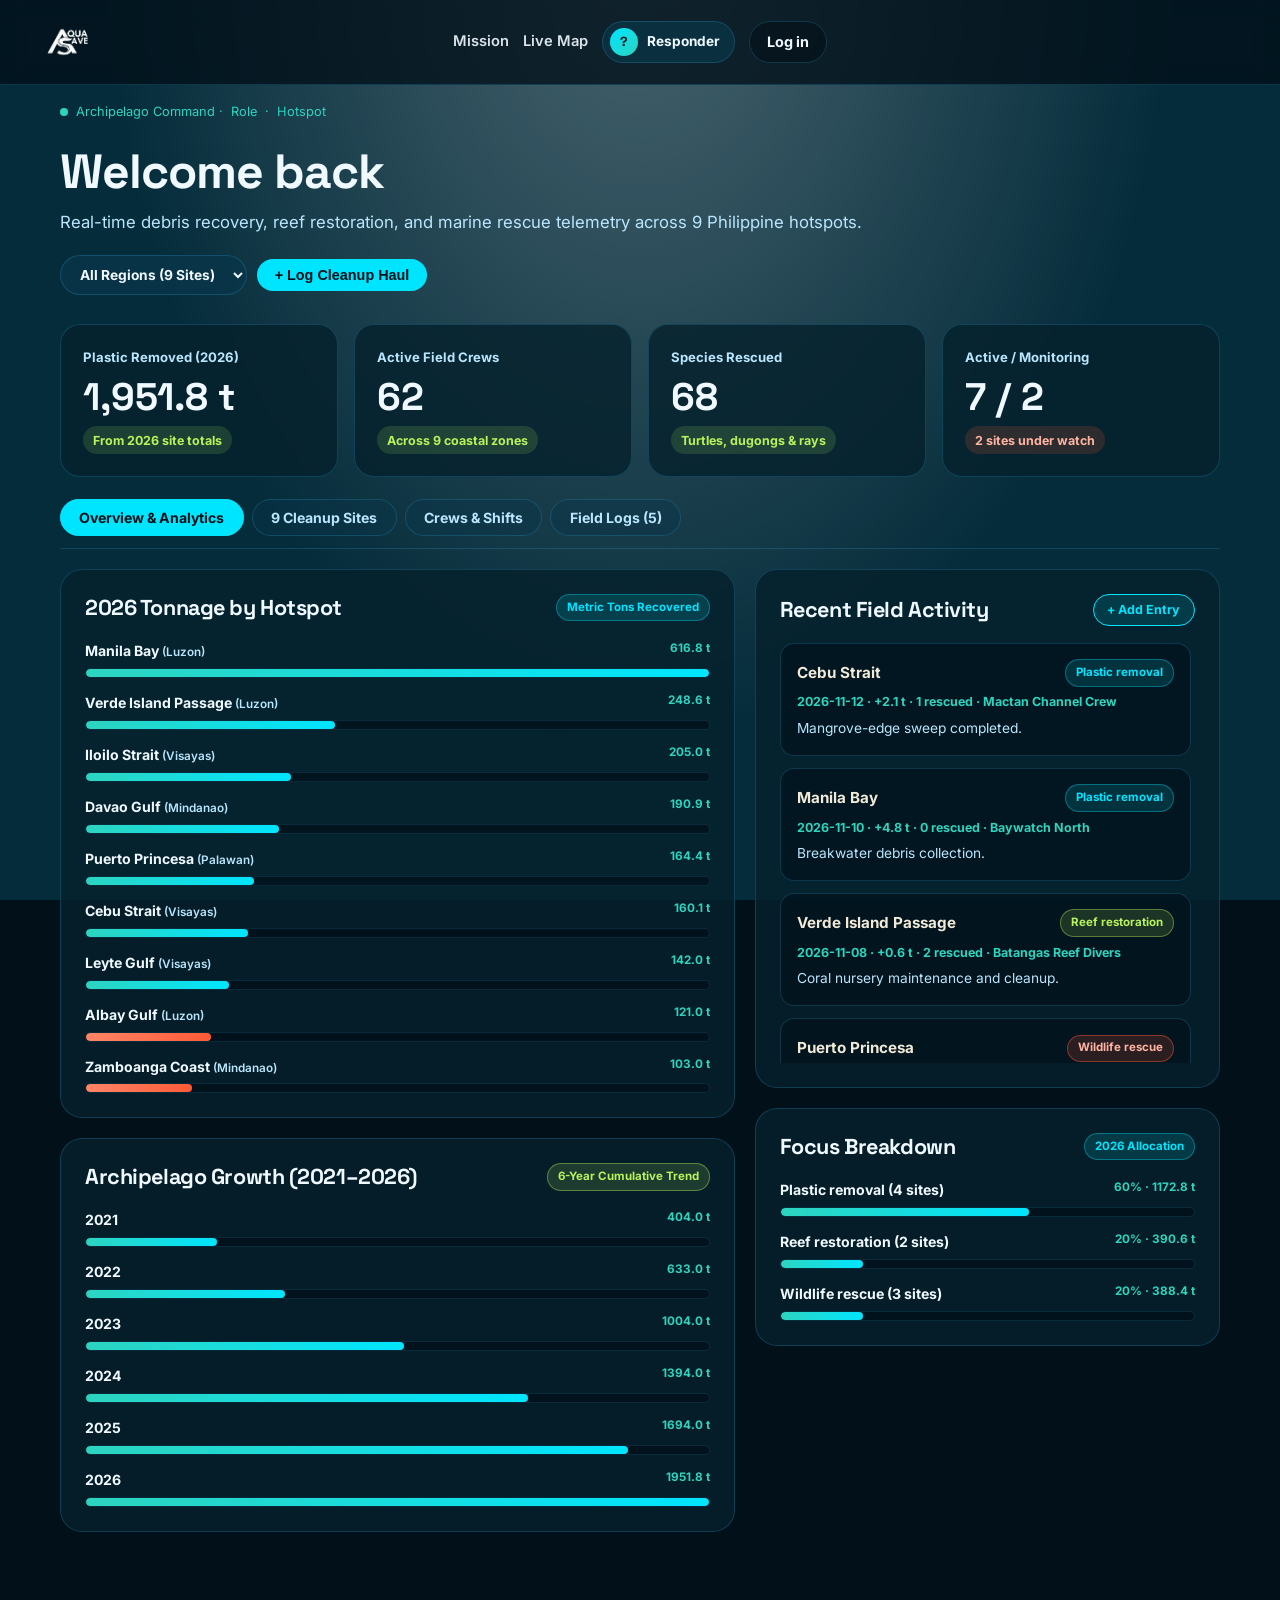
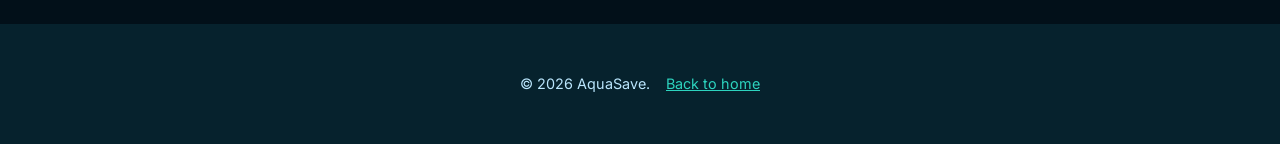
==== dashboard.html @ 3f6320c7 "finish" ====
<!DOCTYPE html>
<html lang="en">
<head>
<meta charset="utf-8">
<meta name="viewport" content="width=device-width, initial-scale=1, viewport-fit=cover">
<title>Operations Dashboard | AquaSave</title>
<link rel="stylesheet" href="https://fonts.googleapis.com/css2?family=Space+Grotesk:wght@700&family=Inter:wght@400;500;600;700&display=swap">
<link rel="stylesheet" href="css/style.css">
</head>
<body>
<div id="depth" aria-hidden="true"><i class="d1" style="opacity:.75"></i><i class="d2" style="opacity:.7"></i></div>
<div id="bubbles" aria-hidden="true"></div>

<div class="page-shell">
  <nav class="dash-nav">
    <a class="brand" href="index.html"><img src="images/graphics/logo/ASAVE.png" alt="AquaSave"></a>
    <span style="display:flex;gap:14px;align-items:center;flex-wrap:wrap;justify-content:flex-end">
      <a class="navl" href="index.html">Mission</a>
      <a class="navl" href="index.html#map">Live Map</a>
      <span class="user-chip" id="userChip"><span class="avatar" id="userAvatar">?</span><span id="userNameNav">Responder</span></span>
      <a class="btn ghost sm" href="login.html">Log in</a>
    </span>
  </nav>

  <main class="dash-wrap">
    <div class="dash-head">
      <div>
        <span class="live"><i></i> Archipelago Command · <span id="userRoleBadge">Role</span> · <span id="userSiteBadge">Hotspot</span></span>
        <h1 id="welcomeHeading">Welcome back</h1>
        <p style="margin:0;color:var(--mist)">Real-time debris recovery, reef restoration, and marine rescue telemetry across 9 Philippine hotspots.</p>
      </div>
      <div class="dash-actions">
        <select id="dashRegionFilter" aria-label="Filter dashboard by region" style="padding:.62rem .95rem;border-radius:999px;border:1px solid var(--line);background:rgba(10,54,73,.85);color:var(--ice);font:700 .86rem 'Inter',sans-serif">
          <option value="All">All Regions (9 Sites)</option>
          <option value="Luzon">Luzon (3 Sites)</option>
          <option value="Visayas">Visayas (3 Sites)</option>
          <option value="Palawan">Palawan (1 Site)</option>
          <option value="Mindanao">Mindanao (2 Sites)</option>
        </select>
        <button type="button" class="btn sm" id="openLogModalBtn" style="border:0;cursor:pointer">+ Log Cleanup Haul</button>
      </div>
    </div>

    <div class="kpi-grid">
      <div class="kpi">
        <div class="kpi-top"><span>Plastic Removed (2026)</span></div>
        <b id="kpiTons">0.0 t</b>
        <span class="delta" id="kpiTonsDelta">From 2026 site totals</span>
      </div>
      <div class="kpi">
        <div class="kpi-top"><span>Active Field Crews</span></div>
        <b id="kpiCrews">0</b>
        <span class="delta" id="kpiCrewsDelta">Across 0 coastal zones</span>
      </div>
      <div class="kpi">
        <div class="kpi-top"><span>Species Rescued</span></div>
        <b id="kpiSpecies">0</b>
        <span class="delta" id="kpiSpeciesDelta">Turtles, dugongs &amp; rays</span>
      </div>
      <div class="kpi">
        <div class="kpi-top"><span>Active / Monitoring</span></div>
        <b id="kpiStatus">0 / 0</b>
        <span class="delta warn" id="kpiStatusDelta">0 sites under watch</span>
      </div>
    </div>

    <div class="dash-tabs" role="tablist">
      <button type="button" class="dtab active" data-tab="overview">Overview &amp; Analytics</button>
      <button type="button" class="dtab" data-tab="sites">9 Cleanup Sites</button>
      <button type="button" class="dtab" data-tab="crews">Crews &amp; Shifts</button>
      <button type="button" class="dtab" data-tab="logs">Field Logs (<span id="logCountTab">0</span>)</button>
    </div>

    <div class="tab-pane active" id="pane-overview">
      <div class="dash-grid">
        <div>
          <div class="panel">
            <div class="panel-head">
              <h2>2026 Tonnage by Hotspot</h2>
              <span class="badge-pill">Metric Tons Recovered</span>
            </div>
            <div class="bar-list" id="siteBars"></div>
          </div>

          <div class="panel">
            <div class="panel-head">
              <h2>Archipelago Growth (2021–2026)</h2>
              <span class="badge-pill lime">6-Year Cumulative Trend</span>
            </div>
            <div class="bar-list" id="yearBars"></div>
          </div>
        </div>

        <div>
          <div class="panel">
            <div class="panel-head">
              <h2>Recent Field Activity</h2>
              <button type="button" class="tbtn" id="quickLogBtn">+ Add Entry</button>
            </div>
            <div class="log-feed" id="recentLogsFeed"></div>
          </div>

          <div class="panel">
            <div class="panel-head">
              <h2>Focus Breakdown</h2>
              <span class="badge-pill">2026 Allocation</span>
            </div>
            <div class="bar-list" id="focusBars"></div>
          </div>
        </div>
      </div>
    </div>

    <div class="tab-pane" id="pane-sites">
      <div class="panel">
        <div class="panel-head">
          <h2>Philippine Hotspot Directory</h2>
          <span class="badge-pill">Live Telemetry</span>
        </div>
        <div class="table-wrap">
          <table class="dtable-full">
            <thead>
              <tr>
                <th>Site</th>
                <th>Location</th>
                <th>Region</th>
                <th>Primary Focus</th>
                <th>2026 Tons</th>
                <th>Crews</th>
                <th>Rescues</th>
                <th>Status</th>
              </tr>
            </thead>
            <tbody id="sitesTableBody"></tbody>
          </table>
        </div>
      </div>
    </div>

    <div class="tab-pane" id="pane-crews">
      <div class="dash-grid">
        <div class="panel">
          <div class="panel-head">
            <h2>Active Regional Crews</h2>
            <span class="badge-pill lime" id="joinedCountBadge">0 Joined</span>
          </div>
          <div id="crewsList"></div>
        </div>
        <div class="panel">
          <div class="panel-head">
            <h2>Your Responder Profile</h2>
            <span class="badge-pill" id="profileRolePill">Not set</span>
          </div>
          <form id="profileForm" style="display:grid;gap:10px;font-size:.92rem">
            <div class="fgroup" style="margin:0">
              <label for="profName">Name</label>
              <input id="profName" type="text" placeholder="Your name">
            </div>
            <div class="fgroup" style="margin:0">
              <label for="profEmail">Email</label>
              <input id="profEmail" type="email" placeholder="you@example.com">
            </div>
            <div class="fgroup" style="margin:0">
              <label for="profRole">Role</label>
              <select id="profRole">
                <option value="">Select role</option>
                <option value="Volunteer">Volunteer</option>
                <option value="Crew Lead">Crew Lead</option>
                <option value="Marine Responder">Marine Responder</option>
              </select>
            </div>
            <div class="fgroup" style="margin:0">
              <label for="profRegion">Region</label>
              <select id="profRegion">
                <option value="">Select region</option>
                <option value="Luzon">Luzon</option>
                <option value="Visayas">Visayas</option>
                <option value="Palawan">Palawan</option>
                <option value="Mindanao">Mindanao</option>
              </select>
            </div>
            <div class="fgroup" style="margin:0">
              <label for="profSite">Hotspot</label>
              <select id="profSite">
                <option value="">Select hotspot</option>
                <option value="Manila Bay">Manila Bay</option>
                <option value="Verde Island Passage">Verde Island Passage</option>
                <option value="Albay Gulf">Albay Gulf</option>
                <option value="Puerto Princesa">Puerto Princesa</option>
                <option value="Iloilo Strait">Iloilo Strait</option>
                <option value="Cebu Strait">Cebu Strait</option>
                <option value="Leyte Gulf">Leyte Gulf</option>
                <option value="Zamboanga Coast">Zamboanga Coast</option>
                <option value="Davao Gulf">Davao Gulf</option>
              </select>
            </div>
            <button type="submit" class="btn sm" style="border:0;cursor:pointer;justify-self:start">Save Profile</button>
          </form>
        </div>
      </div>
    </div>

    <div class="tab-pane" id="pane-logs">
      <div class="panel">
        <div class="panel-head">
          <h2>Cleanup &amp; Rescue Ledger</h2>
          <span style="display:flex;gap:8px;flex-wrap:wrap">
            <button type="button" class="btn sm" id="tabAddLogBtn" style="border:0;cursor:pointer">+ New Field Log</button>
            <button type="button" class="btn ghost sm" id="clearLogsBtn" style="cursor:pointer">Clear Logs</button>
          </span>
        </div>
        <div class="table-wrap">
          <table class="dtable-full">
            <thead>
              <tr>
                <th>ID</th>
                <th>Date</th>
                <th>Site</th>
                <th>Activity</th>
                <th>Plastic (t)</th>
                <th>Rescues</th>
                <th>Crew / Lead</th>
                <th>Notes</th>
                <th>Action</th>
              </tr>
            </thead>
            <tbody id="logsTableBody"></tbody>
          </table>
        </div>
      </div>
    </div>
  </main>

  <footer>&copy; 2026 AquaSave. <a href="index.html" style="color:var(--foam);margin-left:12px">Back to home</a></footer>
</div>

<div id="modal" role="dialog" aria-modal="true" aria-labelledby="logModalTitle">
  <div class="mdlg" style="max-width:540px;padding:1.6rem">
    <button class="mclose" id="closeLogModal" type="button" aria-label="Close">×</button>
    <span class="eyebrow" style="margin-bottom:.3rem">Field Report</span>
    <h3 id="logModalTitle" style="font-size:1.6rem;margin-bottom:.3rem">Log Cleanup or Rescue Haul</h3>
    <p style="font-size:.88rem;color:var(--mist);margin-bottom:1.2rem">Submitted entries update regional KPIs and the ledger immediately.</p>

    <form id="newLogForm">
      <div class="frow">
        <div class="fgroup">
          <label for="logSite">Cleanup Hotspot</label>
          <select id="logSite">
            <option value="Manila Bay|Luzon">Manila Bay (Luzon)</option>
            <option value="Verde Island Passage|Luzon">Verde Island Passage (Luzon)</option>
            <option value="Albay Gulf|Luzon">Albay Gulf (Luzon)</option>
            <option value="Puerto Princesa|Palawan">Puerto Princesa (Palawan)</option>
            <option value="Iloilo Strait|Visayas">Iloilo Strait (Visayas)</option>
            <option value="Cebu Strait|Visayas">Cebu Strait (Visayas)</option>
            <option value="Leyte Gulf|Visayas">Leyte Gulf (Visayas)</option>
            <option value="Zamboanga Coast|Mindanao">Zamboanga Coast (Mindanao)</option>
            <option value="Davao Gulf|Mindanao">Davao Gulf (Mindanao)</option>
          </select>
        </div>
        <div class="fgroup">
          <label for="logType">Operation Focus</label>
          <select id="logType">
            <option value="Plastic removal">Plastic removal</option>
            <option value="Reef restoration">Reef restoration</option>
            <option value="Wildlife rescue">Wildlife rescue</option>
          </select>
        </div>
      </div>

      <div class="frow">
        <div class="fgroup">
          <label for="logTons">Plastic Removed (metric tons)</label>
          <input id="logTons" type="number" step="0.1" min="0" value="0" required>
        </div>
        <div class="fgroup">
          <label for="logSpecies">Marine Animals Aided</label>
          <input id="logSpecies" type="number" step="1" min="0" value="0" required>
        </div>
      </div>

      <div class="fgroup">
        <label for="logCrew">Crew Name</label>
        <input id="logCrew" type="text" placeholder="Crew name" required>
      </div>

      <div class="fgroup">
        <label for="logNotes">Field Notes</label>
        <textarea id="logNotes" rows="2" placeholder="Describe debris type, tide conditions, or species rescued..." required></textarea>
      </div>

      <button type="submit" class="btn full">Publish to Ledger</button>
    </form>
  </div>
</div>

<script>
(function(){
  var SITES = [
    {n:'Manila Bay',loc:'Metro Manila, Luzon',g:'Luzon',f:'Plastic removal',s:'Active',t:[120,190,330,455,540,612],c:18,sp:9},
    {n:'Verde Island Passage',loc:'Batangas, Luzon',g:'Luzon',f:'Reef restoration',s:'Active',t:[60,90,130,180,215,248],c:8,sp:4},
    {n:'Albay Gulf',loc:'Albay, Luzon',g:'Luzon',f:'Wildlife rescue',s:'Monitoring',t:[25,40,62,85,105,121],c:4,sp:12},
    {n:'Puerto Princesa',loc:'Palawan',g:'Palawan',f:'Wildlife rescue',s:'Active',t:[35,55,85,115,142,164],c:5,sp:14},
    {n:'Iloilo Strait',loc:'Iloilo, Panay',g:'Visayas',f:'Plastic removal',s:'Active',t:[40,62,95,140,175,205],c:8,sp:3},
    {n:'Cebu Strait',loc:'Cebu, Visayas',g:'Visayas',f:'Plastic removal',s:'Active',t:[30,48,80,112,140,158],c:6,sp:5},
    {n:'Leyte Gulf',loc:'Leyte, Visayas',g:'Visayas',f:'Reef restoration',s:'Active',t:[30,48,72,100,122,142],c:3,sp:3},
    {n:'Zamboanga Coast',loc:'Zamboanga, Mindanao',g:'Mindanao',f:'Wildlife rescue',s:'Monitoring',t:[22,35,52,72,90,103],c:3,sp:8},
    {n:'Davao Gulf',loc:'Davao, Mindanao',g:'Mindanao',f:'Plastic removal',s:'Active',t:[42,65,98,135,165,189],c:7,sp:4}
  ];

  var CREWS = [
    {name:'Baywatch North', site:'Manila Bay', region:'Luzon', members:44, nextShift:'Sat, 06:30 AM · Breakwater Sector 4'},
    {name:'Batangas Reef Divers', site:'Verde Island Passage', region:'Luzon', members:26, nextShift:'Sun, 07:00 AM · Maricaban Coral Nursery'},
    {name:'Mayon Coast Patrol', site:'Albay Gulf', region:'Luzon', members:19, nextShift:'Wed, 06:00 AM · Whale Shark Corridor'},
    {name:'Honda Bay Responders', site:'Puerto Princesa', region:'Palawan', members:31, nextShift:'Sat, 07:00 AM · Turtle Nesting Cove'},
    {name:'Mactan Channel Crew', site:'Cebu Strait', region:'Visayas', members:38, nextShift:'Sat, 06:00 AM · Cordova Mangrove Edge'},
    {name:'Guimaras Strait Team', site:'Iloilo Strait', region:'Visayas', members:29, nextShift:'Sun, 06:30 AM · Ortiz Wharf Shoreline'},
    {name:'San Pedro Reef Unit', site:'Leyte Gulf', region:'Visayas', members:17, nextShift:'Thu, 07:30 AM · Tacloban Seagrass Bed'},
    {name:'Samal Current Team', site:'Davao Gulf', region:'Mindanao', members:34, nextShift:'Sat, 06:15 AM · Davao River Mouth'},
    {name:'Santa Cruz Watch', site:'Zamboanga Coast', region:'Mindanao', members:16, nextShift:'Sun, 06:30 AM · Pink Sand Lagoon'}
  ];

  var DEFAULT_PROFILE = {name:'', email:'', role:'', region:'', site:''};
  var DEFAULT_LOGS = [
    {id:'LOG-101',date:'2026-11-12',site:'Cebu Strait',region:'Visayas',type:'Plastic removal',tons:2.1,species:1,crew:'Mactan Channel Crew',author:'Field Team',notes:'Mangrove-edge sweep completed.'},
    {id:'LOG-102',date:'2026-11-10',site:'Manila Bay',region:'Luzon',type:'Plastic removal',tons:4.8,species:0,crew:'Baywatch North',author:'Field Team',notes:'Breakwater debris collection.'},
    {id:'LOG-103',date:'2026-11-08',site:'Verde Island Passage',region:'Luzon',type:'Reef restoration',tons:0.6,species:2,crew:'Batangas Reef Divers',author:'Field Team',notes:'Coral nursery maintenance and cleanup.'},
    {id:'LOG-104',date:'2026-11-05',site:'Puerto Princesa',region:'Palawan',type:'Wildlife rescue',tons:0.4,species:3,crew:'Honda Bay Responders',author:'Field Team',notes:'Assisted turtles near nesting cove.'},
    {id:'LOG-105',date:'2026-11-02',site:'Davao Gulf',region:'Mindanao',type:'Plastic removal',tons:1.9,species:0,crew:'Samal Current Team',author:'Field Team',notes:'River mouth shoreline sweep.'}
  ];

  function load(key, fallback){
    try { var v = localStorage.getItem(key); return v ? JSON.parse(v) : fallback; } catch(e){ return fallback; }
  }
  function save(key, val){ localStorage.setItem(key, JSON.stringify(val)); }

  function getProfile(){ return Object.assign({}, DEFAULT_PROFILE, load('aquasave_profile', DEFAULT_PROFILE)); }
  function setProfile(p){ save('aquasave_profile', Object.assign({}, DEFAULT_PROFILE, p)); }
  function getLogs(){
    var v = localStorage.getItem('aquasave_logs');
    if (!v) { save('aquasave_logs', DEFAULT_LOGS); return DEFAULT_LOGS.slice(); }
    try { return JSON.parse(v); } catch(e){ return []; }
  }
  function setLogs(logs){ save('aquasave_logs', logs); }
  function getJoined(){ return load('aquasave_joined_crews', []); }
  function setJoined(list){ save('aquasave_joined_crews', list); }

  function esc(s){ return String(s==null?'':s).replace(/&/g,'&amp;').replace(/</g,'&lt;').replace(/>/g,'&gt;').replace(/"/g,'&quot;'); }

  function applyProfile(){
    var p = getProfile();
    var name = (p.name||'').trim();
    var initial = name ? name.charAt(0).toUpperCase() : '?';
    document.getElementById('userAvatar').textContent = initial;
    document.getElementById('userNameNav').textContent = name || 'Responder';
    document.getElementById('userRoleBadge').textContent = p.role || 'Role';
    document.getElementById('userSiteBadge').textContent = p.site || 'Hotspot';
    document.getElementById('welcomeHeading').textContent = 'Welcome back';
    document.getElementById('profileRolePill').textContent = p.role || 'Not set';
    document.getElementById('profName').value = p.name || '';
    document.getElementById('profEmail').value = p.email || '';
    document.getElementById('profRole').value = p.role || '';
    document.getElementById('profRegion').value = p.region || '';
    document.getElementById('profSite').value = p.site || '';
  }

  document.getElementById('profileForm').addEventListener('submit', function(e){
    e.preventDefault();
    setProfile({
      name: document.getElementById('profName').value.trim(),
      email: document.getElementById('profEmail').value.trim(),
      role: document.getElementById('profRole').value,
      region: document.getElementById('profRegion').value,
      site: document.getElementById('profSite').value
    });
    applyProfile();
  });

  document.querySelectorAll('.dtab').forEach(function(tab){
    tab.addEventListener('click', function(){
      document.querySelectorAll('.dtab').forEach(function(t){ t.classList.remove('active'); });
      document.querySelectorAll('.tab-pane').forEach(function(p){ p.classList.remove('active'); });
      tab.classList.add('active');
      document.getElementById('pane-' + tab.dataset.tab).classList.add('active');
    });
  });

  var modal = document.getElementById('modal');
  function openModal(){ modal.classList.add('open'); }
  function closeModal(){ modal.classList.remove('open'); }
  document.getElementById('openLogModalBtn').addEventListener('click', openModal);
  document.getElementById('quickLogBtn').addEventListener('click', openModal);
  document.getElementById('tabAddLogBtn').addEventListener('click', openModal);
  document.getElementById('closeLogModal').addEventListener('click', closeModal);
  modal.addEventListener('click', function(e){ if (e.target === modal) closeModal(); });

  var regionFilter = document.getElementById('dashRegionFilter');

  function renderDashboard(){
    var reg = regionFilter.value;
    var logs = getLogs();
    var filteredSites = SITES.filter(function(s){ return reg === 'All' || s.g === reg; });
    var filteredLogs = logs.filter(function(l){ return reg === 'All' || l.region === reg; });

    var extraTonsBySite = {}, extraSpBySite = {};
    logs.forEach(function(l){
      extraTonsBySite[l.site] = (extraTonsBySite[l.site] || 0) + parseFloat(l.tons || 0);
      extraSpBySite[l.site] = (extraSpBySite[l.site] || 0) + parseInt(l.species || 0, 10);
    });

    var totalTons = 0, totalCrews = 0, totalSpecies = 0, activeCount = 0, monCount = 0;
    filteredSites.forEach(function(s){
      totalTons += s.t[5] + (extraTonsBySite[s.n] || 0);
      totalCrews += s.c;
      totalSpecies += s.sp + (extraSpBySite[s.n] || 0);
      if (s.s === 'Active') activeCount++; else monCount++;
    });

    document.getElementById('kpiTons').textContent = totalTons.toLocaleString(undefined, {minimumFractionDigits:1, maximumFractionDigits:1}) + ' t';
    document.getElementById('kpiCrews').textContent = totalCrews;
    document.getElementById('kpiCrewsDelta').textContent = 'Across ' + filteredSites.length + (filteredSites.length === 1 ? ' coastal zone' : ' coastal zones');
    document.getElementById('kpiSpecies').textContent = totalSpecies;
    document.getElementById('kpiStatus').textContent = activeCount + ' / ' + monCount;
    document.getElementById('kpiStatusDelta').textContent = monCount + (monCount === 1 ? ' site under watch' : ' sites under watch');
    document.getElementById('logCountTab').textContent = filteredLogs.length;

    var maxSiteT = Math.max.apply(null, filteredSites.map(function(s){ return s.t[5] + (extraTonsBySite[s.n] || 0); }).concat([1]));
    document.getElementById('siteBars').innerHTML = filteredSites.slice().sort(function(a,b){
      return (b.t[5] + (extraTonsBySite[b.n]||0)) - (a.t[5] + (extraTonsBySite[a.n]||0));
    }).map(function(s){
      var val = s.t[5] + (extraTonsBySite[s.n] || 0);
      var pct = Math.round((val / maxSiteT) * 100);
      return '<div><div class="brow-top"><span>' + esc(s.n) + ' <small style="color:var(--mist);font-weight:600">(' + esc(s.g) + ')</small></span><small>' + val.toFixed(1) + ' t</small></div><div class="btrack"><div class="bfill' + (s.s !== 'Active' ? ' ember' : '') + '" style="width:' + pct + '%"></div></div></div>';
    }).join('');

    var years = [2021, 2022, 2023, 2024, 2025, 2026];
    var yrTotals = years.map(function(_, idx){
      var sum = filteredSites.reduce(function(acc, s){ return acc + s.t[idx]; }, 0);
      if (idx === 5) sum += filteredSites.reduce(function(acc, s){ return acc + (extraTonsBySite[s.n] || 0); }, 0);
      return sum;
    });
    var maxYr = Math.max.apply(null, yrTotals.concat([1]));
    document.getElementById('yearBars').innerHTML = years.map(function(yr, idx){
      var val = yrTotals[idx];
      var pct = Math.round((val / maxYr) * 100);
      return '<div><div class="brow-top"><span>' + yr + '</span><small>' + val.toFixed(1) + ' t</small></div><div class="btrack"><div class="bfill" style="width:' + pct + '%"></div></div></div>';
    }).join('');

    var focuses = ['Plastic removal', 'Reef restoration', 'Wildlife rescue'];
    document.getElementById('focusBars').innerHTML = focuses.map(function(f){
      var fSites = filteredSites.filter(function(s){ return s.f === f; });
      var fTons = fSites.reduce(function(acc, s){ return acc + s.t[5] + (extraTonsBySite[s.n] || 0); }, 0);
      var pct = totalTons > 0 ? Math.round((fTons / totalTons) * 100) : 0;
      return '<div><div class="brow-top"><span>' + f + ' (' + fSites.length + ' sites)</span><small>' + pct + '% · ' + fTons.toFixed(1) + ' t</small></div><div class="btrack"><div class="bfill" style="width:' + pct + '%"></div></div></div>';
    }).join('');

    document.getElementById('recentLogsFeed').innerHTML = filteredLogs.slice(0, 6).map(function(l){
      var cls = l.type === 'Wildlife rescue' ? 'ember' : (l.type === 'Reef restoration' ? 'lime' : '');
      return '<div class="log-item"><div class="log-item-head"><b>' + esc(l.site) + '</b><span class="badge-pill ' + cls + '">' + esc(l.type) + '</span></div><div style="font-size:.78rem;color:var(--foam);font-weight:700">' + esc(l.date) + ' · +' + parseFloat(l.tons).toFixed(1) + ' t · ' + parseInt(l.species||0,10) + ' rescued · ' + esc(l.crew) + '</div><p>' + esc(l.notes) + '</p></div>';
    }).join('') || '<p style="color:var(--mist)">No logs recorded for this region yet.</p>';

    document.getElementById('sitesTableBody').innerHTML = filteredSites.map(function(s){
      var tVal = s.t[5] + (extraTonsBySite[s.n] || 0);
      var spVal = s.sp + (extraSpBySite[s.n] || 0);
      return '<tr><td><strong>' + esc(s.n) + '</strong></td><td>' + esc(s.loc) + '</td><td>' + esc(s.g) + '</td><td>' + esc(s.f) + '</td><td><strong>' + tVal.toFixed(1) + ' t</strong></td><td>' + s.c + '</td><td>' + spVal + '</td><td><span class="st' + (s.s === 'Active' ? ' act' : '') + '">' + esc(s.s) + '</span></td></tr>';
    }).join('');

    var joined = getJoined();
    document.getElementById('joinedCountBadge').textContent = joined.length + ' Joined';
    var filteredCrews = CREWS.filter(function(c){ return reg === 'All' || c.region === reg; });
    document.getElementById('crewsList').innerHTML = filteredCrews.map(function(c){
      var isJoined = joined.indexOf(c.name) >= 0;
      return '<div class="crew-card"><div><h4>' + esc(c.name) + ' <span style="font-size:.78rem;color:var(--foam);font-family:Inter,sans-serif">· ' + c.members + ' members</span></h4><small>' + esc(c.site) + ' (' + esc(c.region) + ') · Next: ' + esc(c.nextShift) + '</small></div><button type="button" class="tbtn' + (isJoined ? ' joined' : '') + '" data-crew="' + esc(c.name) + '">' + (isJoined ? '✓ Joined' : '+ Join Crew') + '</button></div>';
    }).join('');

    document.querySelectorAll('[data-crew]').forEach(function(btn){
      btn.addEventListener('click', function(){
        var list = getJoined();
        var i = list.indexOf(btn.dataset.crew);
        if (i >= 0) list.splice(i,1); else list.push(btn.dataset.crew);
        setJoined(list);
        renderDashboard();
      });
    });

    document.getElementById('logsTableBody').innerHTML = filteredLogs.map(function(l){
      return '<tr><td><strong>' + esc(l.id) + '</strong></td><td>' + esc(l.date) + '</td><td>' + esc(l.site) + '</td><td>' + esc(l.type) + '</td><td><strong>' + parseFloat(l.tons).toFixed(1) + ' t</strong></td><td>' + parseInt(l.species||0,10) + '</td><td>' + esc(l.crew) + ' <small style="color:var(--mist)">(' + esc(l.author||'') + ')</small></td><td>' + esc(l.notes) + '</td><td><button type="button" class="tbtn" data-del-log="' + esc(l.id) + '">Delete</button></td></tr>';
    }).join('') || '<tr><td colspan="9" style="color:var(--mist)">No logs yet.</td></tr>';

    document.querySelectorAll('[data-del-log]').forEach(function(btn){
      btn.addEventListener('click', function(){
        var id = btn.dataset.delLog;
        setLogs(getLogs().filter(function(l){ return l.id !== id; }));
        renderDashboard();
      });
    });
  }

  regionFilter.addEventListener('change', renderDashboard);

  document.getElementById('clearLogsBtn').addEventListener('click', function(){
    if (confirm('Clear all field logs?')) { setLogs([]); renderDashboard(); }
  });

  document.getElementById('newLogForm').addEventListener('submit', function(e){
    e.preventDefault();
    var siteParts = document.getElementById('logSite').value.split('|');
    var p = getProfile();
    var entry = {
      id: 'LOG-' + Date.now().toString().slice(-6),
      date: new Date().toISOString().slice(0, 10),
      site: siteParts[0],
      region: siteParts[1],
      type: document.getElementById('logType').value,
      tons: parseFloat(document.getElementById('logTons').value) || 0,
      species: parseInt(document.getElementById('logSpecies').value, 10) || 0,
      crew: document.getElementById('logCrew').value.trim() || 'Coastal Volunteers',
      author: p.name || 'Responder',
      notes: document.getElementById('logNotes').value.trim()
    };
    var logs = getLogs();
    logs.unshift(entry);
    setLogs(logs);
    closeModal();
    document.getElementById('newLogForm').reset();
    renderDashboard();
  });

  applyProfile();
  renderDashboard();
})();
</script>
</body>
</html>
---- css/style.css ----
:root{--ember:#ff5a36;--cream:#f1ead8;--lime:#b8f35c;--abyss:#021019;--deep:#041E2B;--mid:#0A3649;--glow:#00E5FF;--sky:#0EA5E9;--foam:#2DD4BF;--ice:#F0F9FF;--mist:#BAE6FD;--line:rgba(56,189,248,.2);box-sizing:border-box;padding-top:env(safe-area-inset-top,0px);padding-bottom:env(safe-area-inset-bottom,0px)}
html{scroll-padding-top:env(safe-area-inset-top,0px)}
*,*::before,*::after{box-sizing:border-box}
html.lenis,html.lenis body{height:auto}.lenis.lenis-smooth{scroll-behavior:auto!important}
body{margin:0;background:var(--abyss);color:var(--mist);font:400 1.05rem/1.7 "Inter",system-ui,-apple-system,"Segoe UI",sans-serif;overflow-x:hidden}
h1,h2,h3{color:var(--ice);font-family:"Space Grotesk","Inter",system-ui,sans-serif;line-height:1.1;margin:0 0 .5em;letter-spacing:-.02em}
h1{font-size:clamp(2.6rem,7vw,5.6rem)}h2{font-size:clamp(2rem,4.5vw,3.4rem)}h3{font-size:1.3rem;letter-spacing:0}
p{margin:0 0 1em}
#depth{position:fixed;inset:0;z-index:-2;background:#0b8fa8}
#depth i{position:absolute;inset:0;opacity:0;will-change:opacity}#depth .d1{background:#0A3649}#depth .d2{background:#041E2B}#depth .d3{background:#021019}
#depth::after{content:"";position:absolute;inset:0;background:radial-gradient(ellipse at 50% -10%,rgba(255,255,255,.28),transparent 60%)}
#bubbles{position:fixed;inset:0;z-index:-1;pointer-events:none;overflow:hidden}
.bubble{position:absolute;border-radius:50%;border:1px solid rgba(240,249,255,.45);background:radial-gradient(circle at 30% 30%,rgba(240,249,255,.35),rgba(240,249,255,.04))}
/* preloader */
#preloader{position:fixed;inset:0;z-index:9999;background:radial-gradient(ellipse at 50% -10%,rgba(255,255,255,.28),transparent 60%),#0b8fa8;display:grid;place-items:center;overflow:hidden}
#fill{position:absolute;left:0;right:0;bottom:0;height:100%;background:rgba(240,249,255,.22);transform:translateY(100%)}
#fill .pw{position:absolute;left:0;width:200%;height:60px;fill:rgba(240,249,255,.2);animation:bob 1.6s ease-in-out infinite alternate}
#fill .pw1{top:-54px}#fill .pw2{top:-46px;animation-duration:2.1s}#fill .pw3{top:-38px;animation-duration:2.7s}
@keyframes bob{to{translate:0 9px}}
.pl-inner{position:relative;text-align:center;mix-blend-mode:normal}
.pl-inner img{width:480px;height:auto;margin-bottom:12px}
#count{font:700 clamp(4rem,14vw,9rem)/1 "Space Grotesk",system-ui,sans-serif;color:var(--ice);text-shadow:0 2px 30px rgba(2,16,25,.5)}
.pl-inner small{display:block;letter-spacing:.3em;text-transform:uppercase;color:var(--ice);font-size:.75rem}
/* nav */
nav{position:fixed;top:env(safe-area-inset-top,0px);left:0;right:0;z-index:50;display:flex;justify-content:space-between;align-items:center;padding:14px clamp(16px,4vw,48px)}
nav .brand{display:flex;align-items:center;gap:10px;color:var(--ice);font-weight:700;text-decoration:none;font-family:"Space Grotesk",system-ui,sans-serif}
nav .brand img{height:60px;width:auto}.navl{color:var(--ice);text-decoration:none;font-weight:600;font-size:.92rem;opacity:.9}.navl:hover{color:var(--glow)}.btn.sm{padding:.55em 1.2em;font-size:.9rem}@media(max-width:760px){.dash-nav .nav-center .navl{display:none}}
.btn{display:inline-block;padding:.9em 1.7em;border-radius:999px;background:var(--glow);color:var(--abyss);font-weight:700;text-decoration:none;box-shadow:0 0 0 0 rgba(0,229,255,.5);transition:transform .25s,box-shadow .25s}
.btn:hover{transform:translateY(-2px);box-shadow:0 8px 30px rgba(0,229,255,.45)}
.btn.ghost{background:rgba(2,16,25,.55);color:var(--ice);border:1px solid var(--line)}
/* sections */
section{position:relative;min-height:100vh;padding:clamp(88px,12vh,140px) clamp(20px,6vw,96px);display:flex;flex-direction:column;justify-content:center;overflow:hidden}
.wrap{position:relative;z-index:2;max-width:1100px;width:100%;margin:0 auto}
.eyebrow{color:var(--foam);text-transform:uppercase;letter-spacing:.25em;font-size:.78rem;font-weight:700;margin-bottom:1rem;display:block}
#hero p.lead{font-size:clamp(1.05rem,2vw,1.35rem);max-width:34ch;color:var(--ice)}
#hero .cta{display:flex;gap:12px;flex-wrap:wrap;margin-top:2rem}
#hero h1 .l{display:block}
.creature{position:absolute;z-index:1;height:auto;pointer-events:none;will-change:transform}
.creature.r{right:0;width:min(52vw,870px)}
.creature.l{left:0;width:min(46vw,560px);transform:scaleX(-1)}
.wave{position:absolute;left:0;bottom:-1px;width:200%;height:90px;z-index:1;fill:rgba(240,249,255,.12)}
.wave.b{height:70px;fill:rgba(10,54,73,.45)}
.glass{background:rgba(10,54,73,.78);border:1px solid var(--line);border-radius:22px;padding:2rem}
.grid{display:grid;grid-template-columns:repeat(auto-fit,minmax(250px,1fr));gap:20px;margin-top:2.5rem}
.card .ico{width:48px;height:48px;border-radius:14px;display:grid;place-items:center;background:rgba(0,229,255,.12);color:var(--glow);font-size:1.4rem;margin-bottom:1rem}
.stat b{display:block;font:700 clamp(2.6rem,6vw,4.2rem)/1 "Space Grotesk",system-ui,sans-serif;color:var(--glow)}
.stat span{color:var(--ice);font-weight:600}
.live{display:inline-flex;align-items:center;gap:8px;font-size:.8rem;color:var(--foam);margin-bottom:1rem}
.live i{width:8px;height:8px;border-radius:50%;background:var(--foam);box-shadow:0 0 0 0 var(--foam);animation:ping 1.8s infinite}
@keyframes ping{70%{box-shadow:0 0 0 10px rgba(45,212,191,0)}100%{box-shadow:0 0 0 0 rgba(45,212,191,0)}}
.split{display:grid;grid-template-columns:1fr 1fr;gap:3rem;align-items:center}
.map{justify-self:center;width:min(100%,300px);filter:drop-shadow(0 0 24px rgba(0,229,255,.25))}
@media(max-width:760px){.split{grid-template-columns:1fr}.creature.r,.creature.l{width:62vw;opacity:.75}}
.stat b small{font:600 1rem/1 "Inter",system-ui,sans-serif;color:var(--foam);margin-left:.4rem;letter-spacing:.05em}
.stat h3{margin:.6rem 0 .4rem}.stat p{margin:0;font-size:.98rem}
.badge{margin-top:2rem;display:inline-flex;gap:.7rem;flex-wrap:wrap;align-items:center}
.badge-item{display:inline-flex;align-items:center;gap:.55rem;padding:.5rem .9rem .5rem .65rem;border-radius:999px;font-weight:600;font-size:.82rem;letter-spacing:.04em;text-transform:uppercase;color:var(--ice);background:linear-gradient(135deg,rgba(10,54,73,.85),rgba(6,34,45,.7));border:1px solid rgba(0,229,255,.28);box-shadow:0 4px 18px rgba(0,229,255,.08),inset 0 1px 0 rgba(240,249,255,.06);backdrop-filter:blur(6px)}
.badge-item .bicon{width:18px;height:18px;flex:0 0 18px;color:var(--glow)}
.badge-item.verified{border-color:rgba(184,243,92,.35);box-shadow:0 4px 18px rgba(184,243,92,.08),inset 0 1px 0 rgba(240,249,255,.06)}
.badge-item.verified .bicon{color:var(--lime)}
.badge-item.iso .bicon{color:var(--foam)}
.src{display:block;margin-top:.6rem;font-size:.8rem;opacity:.75}
.mapbox{position:relative;justify-self:center;width:min(100%,300px)}
.mapbox .map{width:100%}
.dot{position:absolute;width:10px;height:10px;border-radius:50%;background:var(--glow);box-shadow:0 0 12px var(--glow)}
.animals{grid-template-columns:repeat(auto-fit,minmax(220px,1fr))}
.animal{padding:1.4rem 0 1rem 1.4rem;overflow:hidden}.animal h3{margin:0 0 .4rem}.animal img{display:block;margin-left:auto;width:88%;height:auto}
#ripples{position:fixed;inset:0;z-index:10000;pointer-events:none;overflow:hidden}
.rip{position:absolute;width:20px;height:20px;margin:-10px 0 0 -10px;border-radius:50%;border:2px solid rgba(186,230,253,.75);will-change:transform,opacity}
.reef{position:relative;height:clamp(200px,32vw,340px);margin-top:-20px;overflow:hidden;pointer-events:none}
.reef::before{content:"";position:absolute;inset:auto 0 0 0;height:70%;background:radial-gradient(ellipse at 50% 100%,rgba(0,229,255,.22),transparent 70%)}
.reef svg{position:absolute;left:0;bottom:0;width:100%;height:100%}
.reef .sway{transform-box:fill-box}
.reef-label{position:absolute;z-index:2;left:0;right:0;top:14%;text-align:center;color:var(--foam);font-size:.78rem;letter-spacing:.3em;text-transform:uppercase;font-weight:700}

/* nine sites */
.mapwrap{position:relative;margin-top:2.2rem;height:600px;border:1px solid var(--line);border-radius:12px;background:linear-gradient(rgba(2,16,25,.62),rgba(2,16,25,.62)),repeating-linear-gradient(0deg,rgba(186,230,253,.07) 0 1px,transparent 1px 64px),repeating-linear-gradient(90deg,rgba(186,230,253,.07) 0 1px,transparent 1px 64px);overflow:hidden}
.mapwrap::before{content:"";position:absolute;left:0;top:0;width:14px;height:14px;border-top:2px solid var(--ember);border-left:2px solid var(--ember);border-radius:12px 0 0 0;z-index:3}
.mpanel{position:absolute;left:28px;top:50%;transform:translateY(-35%);z-index:3;max-width:min(520px,52%)}
.mpanel .live{color:var(--lime);margin:0 0 .3rem}.mpanel .live i{background:var(--lime);width:7px;height:7px}
.mpanel h3{margin:0 0 1rem;color:var(--cream);font-size:1.5rem}
.filters{display:grid;grid-template-columns:repeat(3,1fr);gap:12px}
.filters label{font-size:.78rem;color:var(--mist);display:block}
.filters select{width:100%;margin-top:6px;padding:.65rem .7rem;border-radius:8px;border:1px solid var(--line);background:rgba(10,54,73,.8);color:var(--ice);font:600 .9rem "Inter",system-ui,sans-serif}
.mstat{margin:1rem 0;color:var(--cream);font-weight:700;font-size:.95rem}
.pill{padding:.6rem 1.1rem;border-radius:999px;border:1px solid var(--line);background:rgba(10,54,73,.5);color:var(--cream);font:700 .85rem "Inter",system-ui,sans-serif;cursor:pointer}
.pill:hover{border-color:var(--glow)}
.details{display:none;margin:.9rem 0 0;padding:0;list-style:none;columns:3;font-size:.85rem;color:var(--mist)}.details.open{display:block}
.mctl{position:absolute;right:calc(min(300px,36%) + 70px);top:32px;z-index:4;display:flex;flex-direction:column;gap:8px;width:86px}
.mctl button{padding:.65rem 0;border:0;border-radius:6px;background:var(--cream);color:#0b2f36;font:800 .82rem "Inter",system-ui,sans-serif;cursor:pointer}
.mctl button.on{background:var(--ember);color:#fff}
.mhint{position:absolute;right:20px;bottom:14px;z-index:4;font-size:.75rem;padding:.4rem .8rem;border-radius:8px;background:rgba(2,16,25,.7);color:var(--mist)}
.stage{position:absolute;right:40px;top:4%;bottom:7%;aspect-ratio:410/680;cursor:grab;touch-action:none}
.stage:active{cursor:grabbing}
.pz{position:absolute;inset:0;transform-origin:50% 50%}
.pz img{width:100%;height:100%;display:block;user-select:none;-webkit-user-drag:none}
.site{position:absolute;width:16px;height:16px;border:0;padding:0;border-radius:50%;background:var(--ember);box-shadow:0 0 0 3px rgba(255,90,54,.35);transform:translate(-50%,-50%) scale(var(--inv,1));cursor:pointer}
.site::after{content:"";position:absolute;inset:-9px;border-radius:50%;border:2px solid rgba(255,90,54,.5);animation:ring 2.2s infinite}
@keyframes ring{0%{transform:scale(.6);opacity:1}100%{transform:scale(1.5);opacity:0}}
.tip{position:absolute;left:50%;bottom:150%;transform:translateX(-50%);white-space:nowrap;padding:.3rem .6rem;border-radius:6px;background:var(--cream);color:#0b2f36;font:800 .72rem "Inter",system-ui,sans-serif;opacity:0;pointer-events:none;transition:opacity .2s}
.site:hover .tip,.site:focus-visible .tip{opacity:1}
.city{position:absolute;font-size:.55rem;color:var(--mist);transform:translate(6px,-50%) scale(var(--inv,1));transform-origin:left;white-space:nowrap;pointer-events:none}
.city::before{content:"";display:inline-block;width:4px;height:4px;border-radius:50%;background:var(--mist);margin-right:4px;vertical-align:middle}
.cluster{position:absolute;display:none;place-items:center;border-radius:50%;background:rgba(255,90,54,.85);color:#fff;font:700 1rem "Space Grotesk",sans-serif;transform:translate(-50%,-50%) scale(var(--inv,1));text-align:center;line-height:1.1;box-shadow:0 0 0 8px rgba(255,90,54,.25)}
.cluster small{display:block;font:700 .55rem "Inter",sans-serif}
.mapwrap.cl .site{display:none}.mapwrap.cl .cluster{display:grid}
@media(max-width:860px){.mapwrap{height:auto;padding:20px}.mpanel{position:static;transform:none;max-width:none}.stage{position:relative;right:auto;top:auto;bottom:auto;height:480px;margin:1.2rem auto 0}.mctl{position:static;flex-direction:row;width:auto;margin-top:1rem;flex-wrap:wrap}.mctl button{padding:.6rem 1rem}.mhint{position:static;display:inline-block;margin-top:.8rem}.filters{grid-template-columns:1fr}.details{columns:2}}
.filters option{background:#0A3649;color:#F0F9FF}
.mapwrap.det .mpanel{top:28px;transform:none}
.mpanel{transition:top .4s,transform .4s;width:min(540px,52%)}
.pill.open{border-color:var(--lime);box-shadow:0 0 0 2px rgba(184,243,92,.25)}
.dtable{display:none;margin-top:.9rem;font-size:.85rem;color:var(--cream)}.dtable.open{display:block}
.dh,.dr{display:grid;grid-template-columns:1.5fr 1fr 1.4fr .8fr 1fr;gap:10px;align-items:center;padding:.7rem .4rem}
.dh{color:var(--mist);font-size:.78rem;border-bottom:1px solid var(--line)}
.dbody{max-height:210px;overflow:auto;scrollbar-width:thin;scrollbar-color:var(--cream) rgba(2,16,25,.5)}
.dr{border-bottom:1px solid var(--line);font-weight:700}
.dr span:nth-child(2),.dr span:nth-child(3){font-weight:600}
.st{display:inline-block;padding:.2rem .7rem;border:1px solid var(--ember);border-radius:999px;font-size:.75rem;font-weight:700;font-style:normal;color:var(--cream)}
.st.act{border-color:var(--lime);color:var(--lime);background:rgba(184,243,92,.1)}
.site.act{background:var(--lime);box-shadow:0 0 0 3px rgba(184,243,92,.35)}
.site.act::after{border-color:rgba(184,243,92,.55)}
.scard.act .bar{background:var(--lime)}
.cluster{width:auto;height:auto;box-shadow:none;background:var(--ember);color:#fff;font:800 .9rem "Inter",sans-serif;border-radius:50%}
.cluster{cursor:pointer}
.cluster::after{content:"";position:absolute;inset:-12px;border-radius:50%;border:2px solid rgba(255,90,54,.55);animation:ring 2.2s infinite}
.cluster.lime{background:var(--lime);color:#0b2f36}.cluster.lime::after{border-color:rgba(184,243,92,.4)}
.cluster small{display:none}
.scard{position:absolute;z-index:8;display:none;width:236px;background:var(--cream);color:#0b2f36;border-radius:6px;padding:16px 16px 14px;box-shadow:0 18px 40px rgba(0,0,0,.45);pointer-events:none}
.scard h4{margin:0;font:700 1.15rem "Space Grotesk",sans-serif;color:#0b2f36}.scard .sub{font-size:.8rem;color:#587a80;margin:.15rem 0 .8rem}
.scard .row{display:flex;justify-content:space-between;font-size:.82rem;padding:.2rem 0}.scard .row b{font-weight:800}
.scard .bar{height:4px;border-radius:2px;background:var(--ember);margin-top:.7rem}
@media(max-width:860px){.mpanel{width:auto}.mapwrap.det .mpanel{top:auto}.dh,.dr{grid-template-columns:1.4fr 1fr 1fr}.dh span:nth-child(3),.dr span:nth-child(3),.dh span:nth-child(5),.dr span:nth-child(5){display:none}}
/* animals */
.agrid{display:grid;grid-template-columns:repeat(auto-fit,minmax(230px,1fr));gap:20px;margin-top:2.4rem}
.acard{display:flex;flex-direction:column;border:1px solid var(--line);border-radius:10px;background:rgba(6,34,45,.78);overflow:hidden;position:relative;transition:transform .4s cubic-bezier(.2,.8,.2,1),border-color .4s,box-shadow .4s,filter .4s;will-change:transform}
.acard::after{content:"";position:absolute;inset:-40% -60%;background:linear-gradient(115deg,transparent 35%,rgba(240,249,255,.14) 50%,transparent 65%);transform:translateX(-60%) rotate(8deg);opacity:0;pointer-events:none;transition:transform .8s ease,opacity .4s ease}
.acard:hover{transform:translateY(-10px) scale(1.015);border-color:rgba(0,229,255,.55);box-shadow:0 18px 40px rgba(0,229,255,.12),0 8px 22px rgba(1,8,12,.45)}
.acard:hover::after{transform:translateX(60%) rotate(8deg);opacity:1}
.athumb{position:relative;height:240px;overflow:hidden;cursor:pointer;display:flex;align-items:center;justify-content:flex-end;padding:18px 10px 18px 18px;background:repeating-linear-gradient(105deg,rgba(255,255,255,.05) 0 38px,transparent 38px 76px),linear-gradient(180deg,#0f6a7a,#082e38)}
.athumb img{position:relative;right:-12%;bottom:auto;display:block;height:370px;width:auto;max-width:148%;object-fit:contain;object-position:center right;flex:0 0 auto;margin:0;will-change:transform;transition:transform .6s cubic-bezier(.2,.8,.2,1),filter .4s ease}
.acard:hover .athumb img{filter:drop-shadow(0 10px 18px rgba(0,229,255,.18)) brightness(1.05)}
.athumb .bb{position:absolute;width:9px;height:9px;border-radius:50%;border:1px solid rgba(240,249,255,.5)}
.play{position:absolute;right:14px;bottom:14px;width:38px;height:38px;border:0;border-radius:50%;background:var(--ember);display:grid;place-items:center;cursor:pointer;box-shadow:0 6px 18px rgba(255,90,54,.45);transition:transform .25s;animation:playpulse 2.4s ease-in-out infinite}
.play:hover{transform:scale(1.18);animation:none}
@keyframes playpulse{0%,100%{box-shadow:0 6px 18px rgba(255,90,54,.45),0 0 0 0 rgba(255,90,54,.35)}50%{box-shadow:0 6px 18px rgba(255,90,54,.45),0 0 0 10px rgba(255,90,54,0)}}
.play svg{width:14px;height:14px;fill:#fff;margin-left:2px}
.abody{padding:1.1rem 1.1rem 1.4rem}
.tag{display:inline-block;padding:.22rem .7rem;border:1px solid var(--ember);border-radius:999px;font-size:.72rem;color:var(--cream);margin-bottom:.7rem}
.abody h3{font-size:1.3rem;margin:0 0 .4rem;color:var(--cream)}.abody p{font-size:.95rem;margin:0 0 .8rem}
.where{font-size:.85rem;font-weight:700;color:var(--lime)}
.acard{background:linear-gradient(180deg,rgba(10,54,73,.75),rgba(4,22,31,.92))}
.scene{position:absolute;inset:0;overflow:hidden;pointer-events:none}
.scene::after{content:"";position:absolute;inset:0;background:radial-gradient(ellipse at 30% 0%,rgba(255,255,255,.22),transparent 60%)}
.scene .caus{position:absolute;border-radius:50%;background:radial-gradient(circle,rgba(125,235,255,.3),transparent 65%);animation:caus 6s ease-in-out infinite alternate}
.scene .c1{width:120px;height:120px;left:-20px;top:14px}.scene .c2{width:90px;height:90px;left:42%;top:56px;animation-duration:8s}.scene .c3{width:110px;height:110px;right:-20px;top:-24px;animation-duration:7s;animation-delay:-2s}
@keyframes caus{to{transform:translate(26px,18px) scale(1.25);opacity:.45}}
.scene .wv{position:absolute;left:0;top:0;width:200%;height:26px;fill:rgba(240,249,255,.16);animation:wv 7s linear infinite}
.scene .wv2{height:20px;fill:rgba(240,249,255,.1);animation-duration:11s;animation-direction:reverse}
.scene .sg{transform-origin:bottom center;animation:sway 4.5s ease-in-out infinite alternate}
.scene .sg:nth-of-type(2){animation-duration:5.2s;animation-delay:-1s}
.scene .sg:nth-of-type(3){animation-duration:3.8s;animation-delay:-.6s}
.scene .sg:nth-of-type(4){animation-duration:5.6s;animation-delay:-1.8s}
.scene .sg:nth-of-type(5){animation-duration:4.2s;animation-delay:-.3s}
@keyframes sway{from{transform:rotate(-4deg)}to{transform:rotate(5deg)}}
@keyframes wv{from{transform:scaleY(-1) translateX(0)}to{transform:scaleY(-1) translateX(-50%)}}
.scene svg{position:absolute;left:0;bottom:0;width:100%;height:100%}
.scene .sg{transform-box:fill-box;transform-origin:50% 100%;animation:sg 3s ease-in-out infinite alternate}
.scene .sg:nth-child(2n){animation-duration:3.8s;animation-direction:alternate-reverse}
@keyframes sg{from{transform:rotate(-6deg)}to{transform:rotate(6deg)}}
#modal{position:fixed;inset:0;z-index:200;display:none;place-items:center;padding:20px;background:rgba(1,8,12,.8);backdrop-filter:blur(6px)}
#modal.open{display:grid}
.mdlg{position:relative;width:min(720px,100%);max-height:92vh;overflow:auto;border:1px solid var(--line);border-radius:10px;background:#06222d}
.vid{aspect-ratio:16/9;background:#000;overflow:hidden;padding:0}
.vid iframe{display:block;width:100%;height:100%;border:0}
.vid>div{display:grid;place-items:center;height:100%;padding:16px;text-align:center;box-sizing:border-box}
.mclose{position:absolute;right:12px;top:12px;z-index:2;width:34px;height:34px;border:0;border-radius:50%;background:var(--cream);color:#0b2f36;font-size:1.2rem;font-weight:800;cursor:pointer}
.minfo{padding:1.2rem 1.5rem 1.5rem}.minfo h3{font-size:1.7rem;margin:.3rem 0 .2rem;color:var(--cream)}
.minfo .wl{color:var(--mist);font-size:.9rem;margin:0 0 1rem}.minfo ul{margin:0 0 1rem;padding-left:1.2rem;color:var(--ice);font-weight:600}.minfo small{color:var(--mist);opacity:.75}
footer{background:#06222d;position:relative;z-index:2}
footer{padding:48px 20px calc(48px + env(safe-area-inset-bottom,0px));text-align:center;font-size:.9rem;color:var(--mist)}
@media(prefers-reduced-motion:reduce){.live i{animation:none}}

/* ===== Auth & Dashboard Shared Styles ===== */
.page-shell{min-height:100vh;display:flex;flex-direction:column;position:relative;z-index:2}
.auth-main{flex:1;display:grid;place-items:center;padding:calc(96px + env(safe-area-inset-top,0px)) 20px 60px}
.auth-grid{width:min(980px,100%);display:grid;grid-template-columns:1.05fr 1fr;gap:28px;align-items:stretch}
@media(max-width:860px){.auth-grid{grid-template-columns:1fr}}
.auth-aside{display:flex;flex-direction:column;justify-content:space-between;background:linear-gradient(160deg,rgba(10,54,73,.88),rgba(2,16,25,.92));border:1px solid var(--line);border-radius:24px;padding:clamp(24px,4vw,40px);position:relative;overflow:hidden}
.auth-aside::after{content:"";position:absolute;right:-60px;bottom:-60px;width:240px;height:240px;border-radius:50%;background:radial-gradient(circle,rgba(0,229,255,.18),transparent 70%);pointer-events:none}
.auth-card{background:rgba(4,30,43,.88);backdrop-filter:blur(14px);border:1px solid var(--line);border-radius:24px;padding:clamp(24px,4vw,40px);box-shadow:0 24px 60px rgba(1,8,12,.55)}
.auth-card h1{font-size:clamp(1.85rem,3.4vw,2.5rem);margin-bottom:.25em}
.auth-sub{color:var(--mist);font-size:.96rem;margin-bottom:1.6rem}
.fgroup{margin-bottom:1.1rem}
.fgroup label{display:flex;justify-content:space-between;align-items:center;font-size:.82rem;font-weight:700;color:var(--ice);margin-bottom:.42rem;letter-spacing:.02em}
.fgroup input,.fgroup select,.fgroup textarea{width:100%;padding:.82rem 1rem;border-radius:12px;border:1px solid var(--line);background:rgba(2,16,25,.72);color:var(--ice);font:600 .95rem "Inter",system-ui,sans-serif;transition:border-color .2s,box-shadow .2s}
.fgroup input:focus,.fgroup select:focus,.fgroup textarea:focus{outline:none;border-color:var(--glow);box-shadow:0 0 0 3px rgba(0,229,255,.18)}
.fgroup select option{background:#041E2B;color:#F0F9FF}
.frow{display:grid;grid-template-columns:1fr 1fr;gap:12px}
@media(max-width:520px){.frow{grid-template-columns:1fr}}
.pw-wrap{position:relative}
.pw-wrap input{padding-right:4.2rem}
.pw-toggle{position:absolute;right:10px;top:50%;transform:translateY(-50%);border:0;background:rgba(0,229,255,.12);color:var(--glow);font:700 .75rem "Inter",sans-serif;padding:.35rem .6rem;border-radius:8px;cursor:pointer}
.pw-toggle:hover{background:rgba(0,229,255,.22)}
.fmeta{display:flex;justify-content:space-between;align-items:center;gap:10px;flex-wrap:wrap;margin:.4rem 0 1.3rem;font-size:.86rem}
.chk{display:inline-flex;align-items:center;gap:8px;cursor:pointer;color:var(--mist)}
.chk input{accent-color:var(--glow);width:16px;height:16px}
.flink{color:var(--foam);text-decoration:none;font-weight:700}
.flink:hover{color:var(--glow);text-decoration:underline}
.btn.full{width:100%;text-align:center;border:0;cursor:pointer;font:700 1rem "Inter",system-ui,sans-serif}
.alert{display:none;padding:.8rem 1rem;border-radius:12px;font-size:.88rem;font-weight:700;margin-bottom:1.1rem}
.alert.show{display:block}
.alert.err{background:rgba(255,90,54,.16);border:1px solid rgba(255,90,54,.55);color:#ffd2c7}
.alert.ok{background:rgba(184,243,92,.15);border:1px solid rgba(184,243,92,.55);color:var(--lime)}
.demo-box{margin-top:1.25rem;padding:.9rem 1rem;border-radius:14px;background:rgba(10,54,73,.48);border:1px dashed var(--line);font-size:.84rem}
.demo-box button{margin-top:.55rem;padding:.45rem .9rem;border-radius:999px;border:1px solid var(--foam);background:transparent;color:var(--foam);font:700 .8rem "Inter",sans-serif;cursor:pointer}
.demo-box button:hover{background:rgba(45,212,191,.15)}
.role-pills{display:grid;grid-template-columns:repeat(3,1fr);gap:8px;margin-bottom:1.1rem}
.rpill{padding:.65rem .5rem;border-radius:12px;border:1px solid var(--line);background:rgba(2,16,25,.55);color:var(--mist);font:700 .8rem "Inter",sans-serif;text-align:center;cursor:pointer;transition:all .2s}
.rpill.active{border-color:var(--glow);background:rgba(0,229,255,.15);color:var(--ice);box-shadow:0 0 0 2px rgba(0,229,255,.18)}
.aside-metrics{display:grid;grid-template-columns:repeat(2,1fr);gap:12px;margin-top:1.5rem}
.ametric{padding:1rem;border-radius:16px;background:rgba(2,16,25,.55);border:1px solid var(--line)}
.ametric b{display:block;font:700 1.65rem/1.1 "Space Grotesk",sans-serif;color:var(--glow)}
.ametric span{font-size:.8rem;color:var(--mist)}

/* ===== Dashboard Layout ===== */
.dash-nav{background:rgba(2,16,25,.78);backdrop-filter:blur(12px);border-bottom:1px solid var(--line);display:grid;grid-template-columns:1fr auto 1fr;align-items:center;gap:16px;padding:12px clamp(16px,4vw,40px)}
.dash-nav .brand{justify-self:start;display:flex;align-items:center}
.dash-nav .nav-center{justify-self:center;display:flex;align-items:center;gap:22px}
.dash-nav .nav-right{justify-self:end;display:flex;align-items:center;gap:14px}
.nav-login{padding:.35rem .2rem}
@media(max-width:900px){.dash-nav{display:flex;flex-wrap:wrap;justify-content:space-between}.dash-nav .nav-center{order:3;width:100%;justify-content:center;flex-wrap:wrap;gap:14px}.dash-nav .nav-right{justify-self:auto}}
.user-chip{display:inline-flex;align-items:center;gap:9px;padding:.38rem .85rem .38rem .45rem;border-radius:999px;background:rgba(10,54,73,.75);border:1px solid var(--line);color:var(--ice);font-size:.85rem;font-weight:700}
.avatar{width:28px;height:28px;border-radius:50%;display:grid;place-items:center;background:linear-gradient(135deg,var(--glow),var(--foam));color:var(--abyss);font:700 .82rem "Space Grotesk",sans-serif}
.dash-wrap{max-width:1240px;width:100%;margin:0 auto;padding:calc(96px + env(safe-area-inset-top,0px)) clamp(16px,4vw,40px) 72px;position:relative;z-index:2}
.dash-head{display:flex;justify-content:space-between;align-items:flex-end;gap:18px;flex-wrap:wrap;margin-bottom:1.8rem}
.dash-head h1{font-size:clamp(2rem,4vw,3rem);margin:.15em 0 .2em}
.dash-actions{display:flex;gap:10px;flex-wrap:wrap;align-items:center}
.kpi-grid{display:grid;grid-template-columns:repeat(4,1fr);gap:16px;margin-bottom:22px}
@media(max-width:960px){.kpi-grid{grid-template-columns:repeat(2,1fr)}}
@media(max-width:520px){.kpi-grid{grid-template-columns:1fr}}
.kpi{background:rgba(6,34,45,.82);border:1px solid var(--line);border-radius:20px;padding:1.35rem 1.4rem;position:relative;overflow:hidden}
.kpi-top{display:flex;justify-content:space-between;align-items:center;font-size:.82rem;color:var(--mist);font-weight:700;margin-bottom:.55rem}
.kpi b{display:block;font:700 clamp(1.9rem,3vw,2.5rem)/1.05 "Space Grotesk",sans-serif;color:var(--ice)}
.kpi .delta{display:inline-block;margin-top:.55rem;font-size:.78rem;font-weight:700;padding:.2rem .6rem;border-radius:999px;background:rgba(184,243,92,.14);color:var(--lime)}
.kpi .delta.warn{background:rgba(255,90,54,.16);color:#ffb4a2}
.dash-tabs{display:flex;gap:8px;flex-wrap:wrap;margin-bottom:20px;border-bottom:1px solid var(--line);padding-bottom:12px}
.dtab{padding:.58rem 1.15rem;border-radius:999px;border:1px solid var(--line);background:rgba(10,54,73,.45);color:var(--mist);font:700 .88rem "Inter",sans-serif;cursor:pointer;transition:all .2s}
.dtab:hover{border-color:var(--glow);color:var(--ice)}
.dtab.active{background:var(--glow);color:var(--abyss);border-color:var(--glow)}
.dash-grid{display:grid;grid-template-columns:1.45fr 1fr;gap:20px;align-items:start}
@media(max-width:960px){.dash-grid{grid-template-columns:1fr}}
.panel{background:rgba(6,34,45,.82);border:1px solid var(--line);border-radius:22px;padding:1.5rem;margin-bottom:20px}
.panel-head{display:flex;justify-content:space-between;align-items:center;gap:12px;flex-wrap:wrap;margin-bottom:1.1rem}
.panel-head h2{font-size:1.35rem;margin:0}
.bar-list{display:flex;flex-direction:column;gap:13px}
.brow-top{display:flex;justify-content:space-between;font-size:.88rem;margin-bottom:5px}
.brow-top span{color:var(--ice);font-weight:700}
.brow-top small{color:var(--foam);font-weight:700}
.btrack{height:10px;border-radius:999px;background:rgba(2,16,25,.75);overflow:hidden;border:1px solid rgba(56,189,248,.14)}
.bfill{height:100%;border-radius:999px;background:linear-gradient(90deg,var(--foam),var(--glow));transition:width .6s ease}
.bfill.ember{background:linear-gradient(90deg,#ff8566,var(--ember))}
.table-wrap{overflow-x:auto}
.dtable-full{width:100%;border-collapse:collapse;font-size:.88rem;min-width:560px}
.dtable-full th{text-align:left;color:var(--mist);font-size:.76rem;text-transform:uppercase;letter-spacing:.08em;padding:.7rem .6rem;border-bottom:1px solid var(--line)}
.dtable-full td{padding:.8rem .6rem;border-bottom:1px solid rgba(56,189,248,.12);color:var(--ice);vertical-align:middle}
.dtable-full tr:hover td{background:rgba(10,54,73,.35)}
.log-feed{display:flex;flex-direction:column;gap:12px;max-height:420px;overflow-y:auto;padding-right:4px}
.log-item{padding:.95rem 1rem;border-radius:14px;background:rgba(2,16,25,.6);border:1px solid var(--line)}
.log-item-head{display:flex;justify-content:space-between;align-items:center;gap:8px;margin-bottom:.3rem}
.log-item b{color:var(--cream);font-size:.95rem}
.log-item p{margin:.25rem 0 0;font-size:.86rem;color:var(--mist)}
.badge-pill{display:inline-block;padding:.18rem .62rem;border-radius:999px;font-size:.72rem;font-weight:700;background:rgba(0,229,255,.14);color:var(--glow);border:1px solid rgba(0,229,255,.35)}
.badge-pill.lime{background:rgba(184,243,92,.14);color:var(--lime);border-color:rgba(184,243,92,.4)}
.badge-pill.ember{background:rgba(255,90,54,.16);color:#ffb4a2;border-color:rgba(255,90,54,.45)}
.crew-card{padding:1rem;border-radius:16px;background:rgba(2,16,25,.58);border:1px solid var(--line);display:flex;justify-content:space-between;align-items:center;gap:12px;margin-bottom:10px}
.crew-card h4{margin:0 0 .2rem;color:var(--ice);font:700 1.05rem "Space Grotesk",sans-serif}
.crew-card small{color:var(--mist);font-size:.82rem}
.tbtn{padding:.45rem .85rem;border-radius:999px;border:1px solid var(--glow);background:rgba(0,229,255,.12);color:var(--glow);font:700 .78rem "Inter",sans-serif;cursor:pointer}
.tbtn:hover{background:var(--glow);color:var(--abyss)}
.tbtn.joined{border-color:var(--lime);background:rgba(184,243,92,.16);color:var(--lime)}
.tab-pane{display:none}.tab-pane.active{display:block}
.auth-main {
    display: flex;
    align-items: center;
    justify-content: center;
    padding: 2rem 1rem;
  }

  .auth-card.field-login {
    width: 100%;
    max-width: 460px;
    margin: 0 auto;
    background: rgba(7, 25, 42, 0.88);
    border: 1px solid rgba(56, 189, 248, 0.18);
    backdrop-filter: blur(14px);
    padding: 2.5rem 2.25rem;
  }

  .field-login .eyebrow {
    font-family: 'Inter', sans-serif;
    font-size: 0.82rem;
    font-weight: 700;
    letter-spacing: 0.02em;
    text-transform: none;
    color: #38bdf8;
    display: block;
    margin-bottom: 0.45rem;
  }

  .field-login h1 {
    font-family: 'Space Grotesk', sans-serif;
    font-size: clamp(2.6rem, 4.5vw, 3.35rem);
    font-weight: 400;
    line-height: 0.98;
    letter-spacing: -0.01em;
    color: #e0f2fe;
    margin: 0 0 0.75rem;
  }

  .field-login .auth-sub {
    font-size: 0.94rem;
    color: #bae6fd;
    margin: 0 0 1.65rem;
    line-height: 1.5;
  }

  .field-login .fgroup {
    margin-bottom: 1.25rem;
  }

  .field-login .fgroup label {
    display: block;
    font-size: 0.86rem;
    font-weight: 600;
    color: #7dd3fc;
    margin-bottom: 0.45rem;
  }

  .field-login input[type="email"],
  .field-login input[type="password"],
  .field-login input[type="text"] {
    width: 100%;
    height: 50px;
    padding: 0 1rem;
    border-radius: 8px;
    background: #0d2b45;
    border: 1px solid #1e4976;
    color: #f0f9ff;
    font-family: 'Inter', sans-serif;
    font-size: 0.95rem;
    transition: border-color 0.2s ease, box-shadow 0.2s ease, background 0.2s ease;
  }

  .field-login input::placeholder {
    color: #6488a8;
  }

  .field-login input:focus {
    outline: none;
    background: #103454;
    border-color: #38bdf8;
    box-shadow: 0 0 0 3px rgba(56, 189, 248, 0.2);
  }

  .field-login .pw-wrap {
    position: relative;
    display: flex;
    align-items: center;
  }

  .field-login .pw-wrap input {
    padding-right: 4.2rem;
  }

  .field-login .pw-toggle {
    position: absolute;
    right: 0.85rem;
    background: none;
    border: none;
    color: #7dd3fc;
    font-size: 0.8rem;
    font-weight: 700;
    cursor: pointer;
    padding: 4px 6px;
  }

  .field-login .pw-toggle:hover {
    color: #e0f2fe;
  }

  .field-login .fmeta {
    display: flex;
    justify-content: space-between;
    align-items: center;
    margin: 0.25rem 0 1.4rem;
    font-size: 0.83rem;
  }

  .field-login .btn-pill-blue {
    width: 100%;
    height: 52px;
    border: none;
    border-radius: 9999px;
    background: linear-gradient(135deg, #0ea5e9 0%, #2563eb 100%);
    color: #ffffff;
    font-family: 'Inter', sans-serif;
    font-size: 1rem;
    font-weight: 700;
    cursor: pointer;
    display: inline-flex;
    align-items: center;
    justify-content: center;
    gap: 8px;
    box-shadow: 0 8px 22px rgba(14, 165, 233, 0.32);
    transition: transform 0.16s ease, box-shadow 0.2s ease, filter 0.2s ease;
  }

  .field-login .btn-pill-blue:hover {
    filter: brightness(1.08);
    transform: translateY(-1px);
    box-shadow: 0 12px 26px rgba(14, 165, 233, 0.42);
  }

  .field-login .btn-pill-blue:active {
    transform: translateY(0);
  }

  .encrypted-pill {
    display: inline-flex;
    align-items: center;
    gap: 9px;
    margin-top: 1.5rem;
    padding: 9px 18px;
    border-radius: 9999px;
    border: 1.5px dashed rgba(56, 189, 248, 0.45);
    background: rgba(13, 43, 69, 0.45);
    color: #e0f2fe;
    font-size: 0.83rem;
    font-weight: 600;
  }

  .encrypted-pill svg {
    width: 15px;
    height: 15px;
    color: #38bdf8;
    flex-shrink: 0;
  }

  .field-login .bottom-switch {
    margin-top: 1.4rem;
    text-align: center;
    font-size: 0.88rem;
    color: #93c5fd;
  }

  .field-login .bottom-switch a {
    color: #38bdf8;
    font-weight: 700;
    text-decoration: none;
    margin-left: 4px;
  }

  .field-login .bottom-switch a:hover {
    color: #7dd3fc;
    text-decoration: underline;
  }

  .field-login .demo-box {
    margin-top: 1.25rem;
    padding-top: 1rem;
    border-top: 1px solid rgba(56, 189, 248, 0.15);
    font-size: 0.8rem;
  }
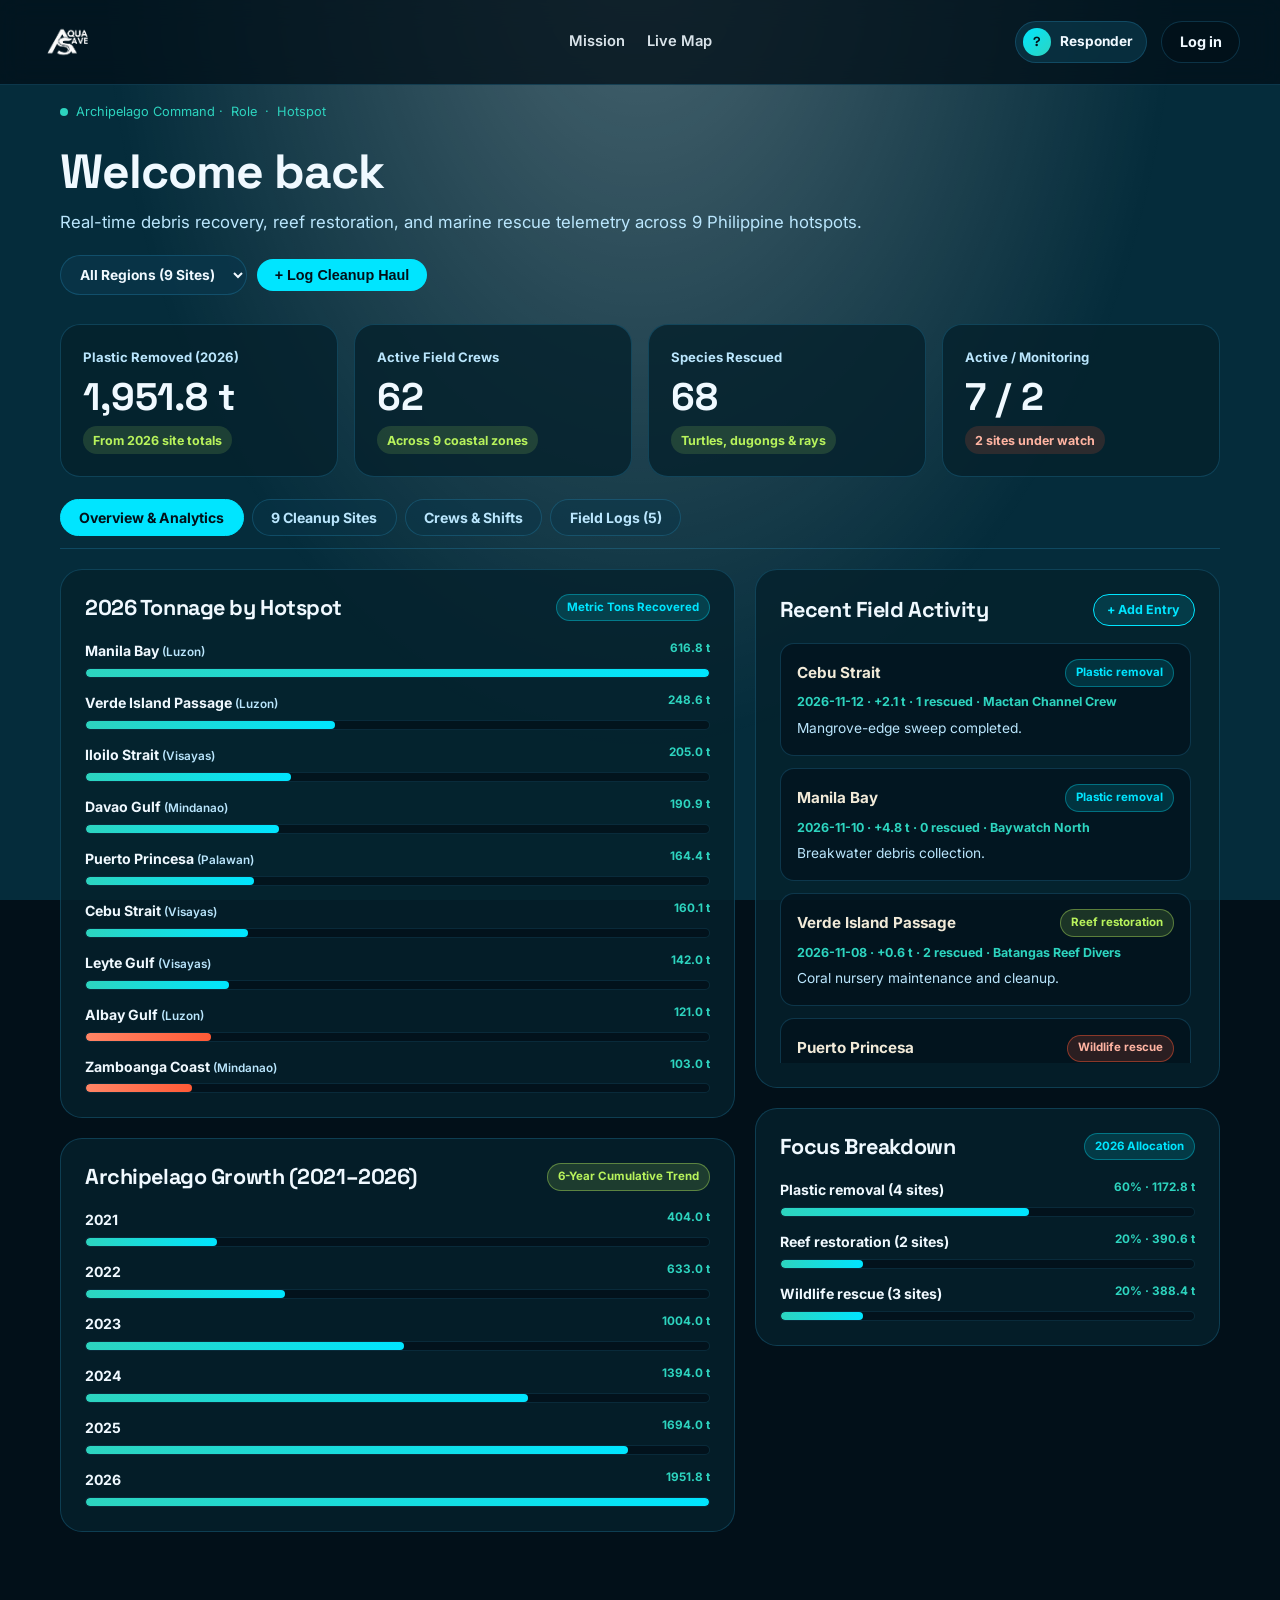
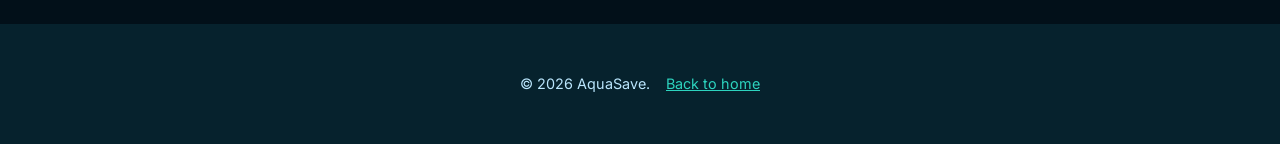
==== commit 04dcc74a: "updated" ====
--- a/dashboard.html
+++ b/dashboard.html
@@ -14,9 +14,11 @@
 <div class="page-shell">
   <nav class="dash-nav">
     <a class="brand" href="index.html"><img src="images/graphics/logo/ASAVE.png" alt="AquaSave"></a>
-    <span style="display:flex;gap:14px;align-items:center;flex-wrap:wrap;justify-content:flex-end">
+    <span class="nav-center">
       <a class="navl" href="index.html">Mission</a>
       <a class="navl" href="index.html#map">Live Map</a>
+    </span>
+    <span class="nav-right">
       <span class="user-chip" id="userChip"><span class="avatar" id="userAvatar">?</span><span id="userNameNav">Responder</span></span>
       <a class="btn ghost sm" href="login.html">Log in</a>
     </span>
--- a/css/style.css
+++ b/css/style.css
@@ -225,10 +225,10 @@
 /* ===== Dashboard Layout ===== */
 .dash-nav{background:rgba(2,16,25,.78);backdrop-filter:blur(12px);border-bottom:1px solid var(--line);display:grid;grid-template-columns:1fr auto 1fr;align-items:center;gap:16px;padding:12px clamp(16px,4vw,40px)}
 .dash-nav .brand{justify-self:start;display:flex;align-items:center}
-.dash-nav .nav-center{justify-self:center;display:flex;align-items:center;gap:22px}
-.dash-nav .nav-right{justify-self:end;display:flex;align-items:center;gap:14px}
+.dash-nav .nav-center{justify-self:center;display:flex;align-items:center;gap:22px;grid-column:2}
+.dash-nav .nav-right{justify-self:end;display:flex;align-items:center;gap:14px;grid-column:3;margin-left:auto}
 .nav-login{padding:.35rem .2rem}
-@media(max-width:900px){.dash-nav{display:flex;flex-wrap:wrap;justify-content:space-between}.dash-nav .nav-center{order:3;width:100%;justify-content:center;flex-wrap:wrap;gap:14px}.dash-nav .nav-right{justify-self:auto}}
+@media(max-width:900px){.dash-nav{display:flex;flex-wrap:wrap;justify-content:space-between}.dash-nav .nav-center{order:3;width:100%;justify-content:center;flex-wrap:wrap;gap:14px;grid-column:auto}.dash-nav .nav-right{justify-self:auto;grid-column:auto}}
 .user-chip{display:inline-flex;align-items:center;gap:9px;padding:.38rem .85rem .38rem .45rem;border-radius:999px;background:rgba(10,54,73,.75);border:1px solid var(--line);color:var(--ice);font-size:.85rem;font-weight:700}
 .avatar{width:28px;height:28px;border-radius:50%;display:grid;place-items:center;background:linear-gradient(135deg,var(--glow),var(--foam));color:var(--abyss);font:700 .82rem "Space Grotesk",sans-serif}
 .dash-wrap{max-width:1240px;width:100%;margin:0 auto;padding:calc(96px + env(safe-area-inset-top,0px)) clamp(16px,4vw,40px) 72px;position:relative;z-index:2}
@@ -283,18 +283,38 @@
     display: flex;
     align-items: center;
     justify-content: center;
-    padding: 2rem 1rem;
+    padding: calc(96px + env(safe-area-inset-top,0px)) 1rem 3rem;
+    position: relative;
+  }
+  .auth-main::before{
+    content:"";position:absolute;inset:8% 10% auto;max-width:760px;height:420px;margin:0 auto;
+    background:radial-gradient(ellipse at 50% 30%,rgba(0,229,255,.12),transparent 60%),radial-gradient(ellipse at 20% 60%,rgba(56,189,248,.10),transparent 55%);
+    filter:blur(10px);pointer-events:none;z-index:0;
   }
 
   .auth-card.field-login {
     width: 100%;
     max-width: 460px;
     margin: 0 auto;
-    background: rgba(7, 25, 42, 0.88);
-    border: 1px solid rgba(56, 189, 248, 0.18);
-    backdrop-filter: blur(14px);
-    padding: 2.5rem 2.25rem;
-  }
+    position: relative;
+    background: linear-gradient(165deg, rgba(8, 32, 52, 0.92), rgba(4, 22, 36, 0.88));
+    border: 1px solid rgba(56, 189, 248, 0.22);
+    border-radius: 24px;
+    backdrop-filter: blur(16px);
+    padding: 2.6rem 2.35rem 2.3rem;
+    box-shadow: 0 30px 70px rgba(1, 8, 14, 0.55), 0 0 0 1px rgba(255,255,255,0.03) inset;
+    overflow: hidden;
+    z-index: 1;
+  }
+  .auth-card.field-login::before{
+    content:"";position:absolute;top:-40%;right:-30%;width:320px;height:320px;border-radius:50%;
+    background:radial-gradient(circle,rgba(0,229,255,.16),transparent 65%);pointer-events:none;
+  }
+  .auth-card.field-login::after{
+    content:"";position:absolute;left:-20%;bottom:-35%;width:260px;height:260px;border-radius:50%;
+    background:radial-gradient(circle,rgba(45,212,191,.12),transparent 65%);pointer-events:none;
+  }
+  .auth-card.field-login > *{position:relative;z-index:1;}
 
   .field-login .eyebrow {
     font-family: 'Inter', sans-serif;
@@ -309,12 +329,12 @@
 
   .field-login h1 {
     font-family: 'Space Grotesk', sans-serif;
-    font-size: clamp(2.6rem, 4.5vw, 3.35rem);
-    font-weight: 400;
-    line-height: 0.98;
-    letter-spacing: -0.01em;
-    color: #e0f2fe;
-    margin: 0 0 0.75rem;
+    font-size: clamp(2.4rem, 4.5vw, 3.1rem);
+    font-weight: 700;
+    line-height: 1.02;
+    letter-spacing: -0.02em;
+    color: #f0f9ff;
+    margin: 0 0 1.4rem;
   }
 
   .field-login .auth-sub {
@@ -330,36 +350,38 @@
 
   .field-login .fgroup label {
     display: block;
-    font-size: 0.86rem;
+    font-size: 0.84rem;
     font-weight: 600;
-    color: #7dd3fc;
-    margin-bottom: 0.45rem;
+    color: #a5e8ff;
+    margin-bottom: 0.5rem;
+    letter-spacing: .01em;
   }
 
   .field-login input[type="email"],
   .field-login input[type="password"],
   .field-login input[type="text"] {
     width: 100%;
-    height: 50px;
+    height: 52px;
     padding: 0 1rem;
-    border-radius: 8px;
-    background: #0d2b45;
-    border: 1px solid #1e4976;
+    border-radius: 14px;
+    background: rgba(8, 34, 52, 0.85);
+    border: 1px solid rgba(56, 189, 248, 0.22);
     color: #f0f9ff;
     font-family: 'Inter', sans-serif;
-    font-size: 0.95rem;
-    transition: border-color 0.2s ease, box-shadow 0.2s ease, background 0.2s ease;
+    font-size: 0.96rem;
+    transition: border-color 0.2s, box-shadow 0.2s, background 0.2s, transform 0.15s;
+    box-shadow: inset 0 1px 0 rgba(255,255,255,0.03);
   }
 
   .field-login input::placeholder {
-    color: #6488a8;
-  }
-
+    color: #6f93ad;
+  }
+  .field-login input:hover{border-color: rgba(56, 189, 248, 0.35)}
   .field-login input:focus {
     outline: none;
-    background: #103454;
+    background: rgba(12, 44, 66, 0.95);
     border-color: #38bdf8;
-    box-shadow: 0 0 0 3px rgba(56, 189, 248, 0.2);
+    box-shadow: 0 0 0 4px rgba(56, 189, 248, 0.16), 0 8px 18px rgba(0,0,0,0.12);
   }
 
   .field-login .pw-wrap {
@@ -369,23 +391,28 @@
   }
 
   .field-login .pw-wrap input {
-    padding-right: 4.2rem;
+    padding-right: 4.6rem;
   }
 
   .field-login .pw-toggle {
     position: absolute;
-    right: 0.85rem;
-    background: none;
-    border: none;
+    right: 0.6rem;
+    background: rgba(56,189,248,0.12);
+    border: 1px solid rgba(56,189,248,0.18);
     color: #7dd3fc;
-    font-size: 0.8rem;
+    font-size: 0.78rem;
     font-weight: 700;
     cursor: pointer;
-    padding: 4px 6px;
+    padding: .38rem .7rem;
+    border-radius: 10px;
+    font-family: 'Inter', sans-serif;
+    transition: background .2s, color .2s, border-color .2s;
   }
 
   .field-login .pw-toggle:hover {
     color: #e0f2fe;
+    background: rgba(56,189,248,0.22);
+    border-color: rgba(56,189,248,0.3);
   }
 
   .field-login .fmeta {
@@ -398,10 +425,10 @@
 
   .field-login .btn-pill-blue {
     width: 100%;
-    height: 52px;
+    height: 54px;
     border: none;
     border-radius: 9999px;
-    background: linear-gradient(135deg, #0ea5e9 0%, #2563eb 100%);
+    background: linear-gradient(135deg, #14b8e6 0%, #2563eb 55%, #1d4ed8 100%);
     color: #ffffff;
     font-family: 'Inter', sans-serif;
     font-size: 1rem;
@@ -411,19 +438,24 @@
     align-items: center;
     justify-content: center;
     gap: 8px;
-    box-shadow: 0 8px 22px rgba(14, 165, 233, 0.32);
+    box-shadow: 0 10px 26px rgba(14, 165, 233, 0.3), inset 0 1px 0 rgba(255,255,255,0.18);
     transition: transform 0.16s ease, box-shadow 0.2s ease, filter 0.2s ease;
+    margin-top: .35rem;
   }
 
   .field-login .btn-pill-blue:hover {
-    filter: brightness(1.08);
-    transform: translateY(-1px);
-    box-shadow: 0 12px 26px rgba(14, 165, 233, 0.42);
+    filter: brightness(1.07);
+    transform: translateY(-2px);
+    box-shadow: 0 14px 30px rgba(14, 165, 233, 0.4), inset 0 1px 0 rgba(255,255,255,0.18);
   }
 
   .field-login .btn-pill-blue:active {
     transform: translateY(0);
   }
+  .field-login .btn-pill-blue:disabled{opacity:.65;cursor:not-allowed;transform:none;filter:none}
+  .field-login .auth-msg{margin:.9rem 0 0;font-size:.88rem;min-height:1.3em;color:#bae6fd}
+  .field-login .auth-msg.error{color:#fca5a5}
+  .field-login .auth-msg.success{color:#86efac}
 
   .encrypted-pill {
     display: inline-flex;
@@ -447,10 +479,10 @@
   }
 
   .field-login .bottom-switch {
-    margin-top: 1.4rem;
+    margin-top: 1.35rem;
     text-align: center;
-    font-size: 0.88rem;
-    color: #93c5fd;
+    font-size: 0.9rem;
+    color: #9ed0ef;
   }
 
   .field-login .bottom-switch a {
